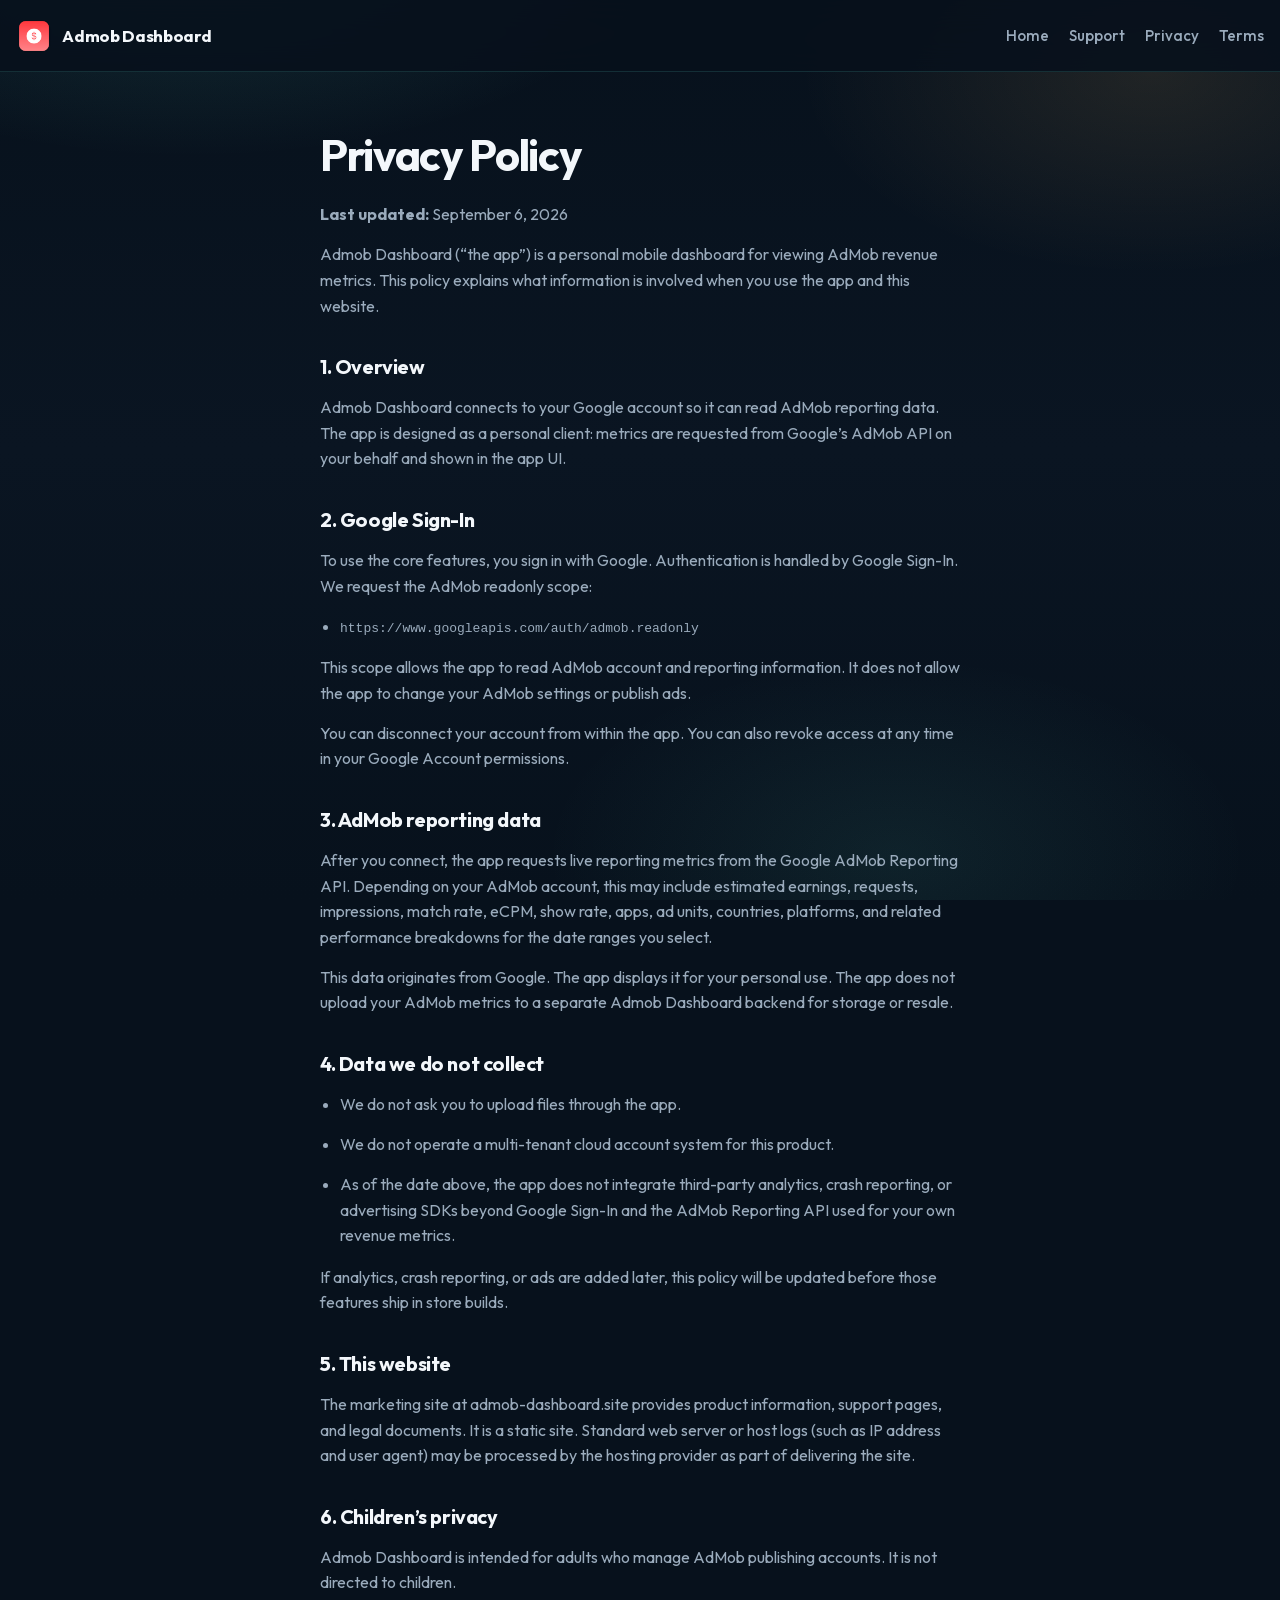
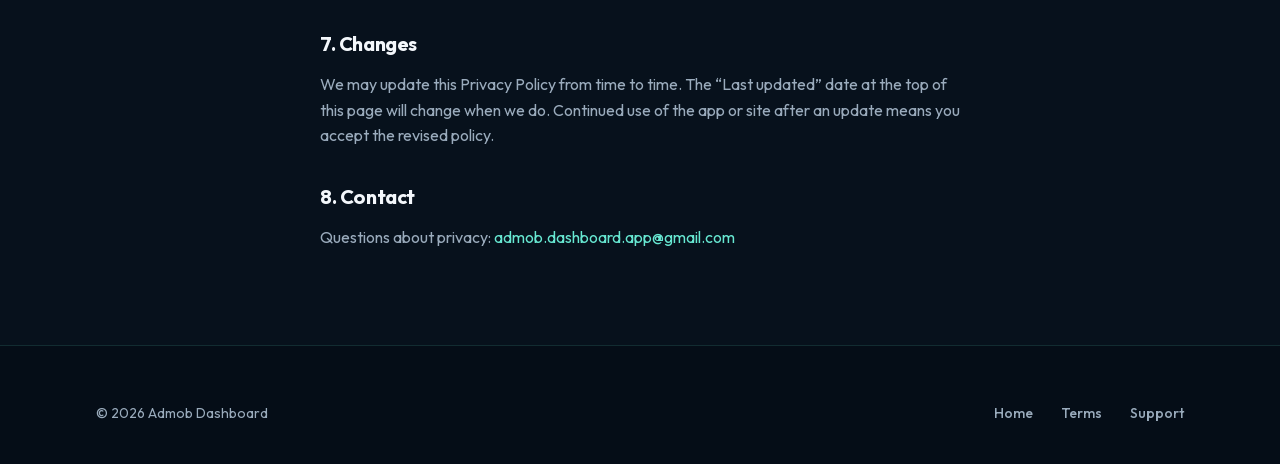
==== privacy/index.html @ a7eaab16 "init" ====
<!DOCTYPE html>
<html lang="en">

<head>
  <meta charset="UTF-8">
  <meta name="viewport" content="width=device-width, initial-scale=1.0">
  <title>Privacy Policy — Admob Dashboard</title>
  <meta name="description"
    content="Privacy Policy for Admob Dashboard: how Google Sign-In and AdMob Reporting API data are handled.">
  <link rel="canonical" href="https://admob-dashboard.site/privacy/">
  <link rel="alternate" type="text/markdown" href="https://admob-dashboard.site/privacy/index.md">
  <link rel="icon" type="image/png" href="/assets/images/favicon-32.png">
  <link rel="apple-touch-icon" href="/assets/images/apple-touch-icon.png">
  <meta name="theme-color" content="#07111C">
  <link rel="preload" href="/assets/fonts/outfit-latin.woff2" as="font" type="font/woff2" crossorigin>
  <link rel="stylesheet" href="/assets/css/style.css">
</head>

<body>
  <header class="site-header is-scrolled" id="site-header">
    <div class="container nav-row">
      <a href="/" class="brand">
        <img src="/assets/images/app-icon.png" alt="" width="36" height="36">
        <span class="brand-text">Admob Dashboard</span>
      </a>
      <button class="nav-toggle" type="button" aria-expanded="false" aria-controls="primary-nav"
        aria-label="Open menu">
        <span class="nav-toggle-bars" aria-hidden="true"></span>
      </button>
      <nav class="nav-links" id="primary-nav" aria-label="Primary">
        <a href="/">Home</a>
        <a href="/support/">Support</a>
        <a href="/privacy/">Privacy</a>
        <a href="/terms/">Terms</a>
      </nav>
    </div>
  </header>

  <main class="policy-page">
    <div class="container policy-content">
      <h1>Privacy Policy</h1>
      <p><strong>Last updated:</strong> September 6, 2026</p>

      <p>Admob Dashboard (“the app”) is a personal mobile dashboard for viewing AdMob revenue metrics. This policy
        explains what information is involved when you use the app and this website.</p>

      <h2>1. Overview</h2>
      <p>Admob Dashboard connects to your Google account so it can read AdMob reporting data. The app is designed as a
        personal client: metrics are requested from Google’s AdMob API on your behalf and shown in the app UI.</p>

      <h2>2. Google Sign-In</h2>
      <p>To use the core features, you sign in with Google. Authentication is handled by Google Sign-In. We request the
        AdMob readonly scope:</p>
      <ul>
        <li><code>https://www.googleapis.com/auth/admob.readonly</code></li>
      </ul>
      <p>This scope allows the app to read AdMob account and reporting information. It does not allow the app to change
        your AdMob settings or publish ads.</p>
      <p>You can disconnect your account from within the app. You can also revoke access at any time in your Google
        Account permissions.</p>

      <h2>3. AdMob reporting data</h2>
      <p>After you connect, the app requests live reporting metrics from the Google AdMob Reporting API. Depending on
        your AdMob account, this may include estimated earnings, requests, impressions, match rate, eCPM, show rate,
        apps, ad units, countries, platforms, and related performance breakdowns for the date ranges you select.</p>
      <p>This data originates from Google. The app displays it for your personal use. The app does not upload your
        AdMob metrics to a separate Admob Dashboard backend for storage or resale.</p>

      <h2>4. Data we do not collect</h2>
      <ul>
        <li>We do not ask you to upload files through the app.</li>
        <li>We do not operate a multi-tenant cloud account system for this product.</li>
        <li>As of the date above, the app does not integrate third-party analytics, crash reporting, or advertising SDKs
          beyond Google Sign-In and the AdMob Reporting API used for your own revenue metrics.</li>
      </ul>
      <p>If analytics, crash reporting, or ads are added later, this policy will be updated before those features ship
        in store builds.</p>

      <h2>5. This website</h2>
      <p>The marketing site at admob-dashboard.site provides product information, support pages, and legal documents. It
        is a static site. Standard web server or host logs (such as IP address and user agent) may be processed by the
        hosting provider as part of delivering the site.</p>

      <h2>6. Children’s privacy</h2>
      <p>Admob Dashboard is intended for adults who manage AdMob publishing accounts. It is not directed to children.</p>

      <h2>7. Changes</h2>
      <p>We may update this Privacy Policy from time to time. The “Last updated” date at the top of this page will
        change when we do. Continued use of the app or site after an update means you accept the revised policy.</p>

      <h2>8. Contact</h2>
      <p>Questions about privacy: <a href="mailto:admob.dashboard.app@gmail.com">admob.dashboard.app@gmail.com</a></p>
    </div>
  </main>

  <footer class="site-footer">
    <div class="container footer-bottom" style="border: 0; padding-top: 0;">
      <p>&copy; <span id="year"></span> Admob Dashboard</p>
      <nav class="footer-links" aria-label="Footer">
        <a href="/">Home</a>
        <a href="/terms/">Terms</a>
        <a href="/support/">Support</a>
      </nav>
    </div>
  </footer>
  <script>
    (() => {
      const header = document.getElementById('site-header');
      const year = document.getElementById('year');
      const toggle = document.querySelector('.nav-toggle');
      if (year) year.textContent = String(new Date().getFullYear());
      if (toggle && header) {
        toggle.addEventListener('click', () => {
          const open = !header.classList.contains('is-nav-open');
          header.classList.toggle('is-nav-open', open);
          toggle.setAttribute('aria-expanded', open ? 'true' : 'false');
          toggle.setAttribute('aria-label', open ? 'Close menu' : 'Open menu');
        });
      }
    })();
  </script>
</body>

</html>
---- assets/css/style.css ----
/* Outfit — latin-ext then latin (variable weight 400–800) */
@font-face {
  font-family: 'Outfit';
  font-style: normal;
  font-weight: 400 800;
  font-display: swap;
  src: url('../fonts/outfit-latin-ext.woff2') format('woff2');
  unicode-range: U+0100-02BA, U+02BD-02C5, U+02C7-02CC, U+02CE-02D7, U+02DD-02FF, U+0304, U+0308, U+0329, U+1D00-1DBF, U+1E00-1E9F, U+1EF2-1EFF, U+2020, U+20A0-20AB, U+20AD-20C0, U+2113, U+2C60-2C7F, U+A720-A7FF;
}

@font-face {
  font-family: 'Outfit';
  font-style: normal;
  font-weight: 400 800;
  font-display: swap;
  src: url('../fonts/outfit-latin.woff2') format('woff2');
  unicode-range: U+0000-00FF, U+0131, U+0152-0153, U+02BB-02BC, U+02C6, U+02DA, U+02DC, U+0304, U+0308, U+0329, U+2000-206F, U+20AC, U+2122, U+2191, U+2193, U+2212, U+2215, U+FEFF, U+FFFD;
}

:root {
  --bg: #07111c;
  --bg-elevated: #0c1624;
  --bg-soft: #101c2c;
  --surface: rgba(16, 28, 44, 0.72);
  --border: rgba(103, 232, 210, 0.14);
  --border-strong: rgba(103, 232, 210, 0.28);
  --text: #f3f7fb;
  --text-muted: #9aabbc;
  --teal: #67e8d2;
  --teal-deep: #3bbfad;
  --amber: #ffc66d;
  --coral: #ff6b5a;
  --font: 'Outfit', system-ui, -apple-system, sans-serif;
  --container: 1120px;
  --header-h: 72px;
  --radius: 1.25rem;
  --ease: cubic-bezier(0.22, 1, 0.36, 1);
}

*,
*::before,
*::after {
  box-sizing: border-box;
  margin: 0;
  padding: 0;
}

html {
  scroll-behavior: smooth;
}

body {
  font-family: var(--font);
  background: var(--bg);
  color: var(--text);
  line-height: 1.6;
  -webkit-font-smoothing: antialiased;
  overflow-x: hidden;
}

body::before {
  content: '';
  position: fixed;
  inset: 0;
  pointer-events: none;
  z-index: -1;
  background:
    radial-gradient(ellipse 70% 50% at 15% -10%, rgba(103, 232, 210, 0.16), transparent 55%),
    radial-gradient(ellipse 55% 45% at 90% 8%, rgba(255, 198, 109, 0.1), transparent 50%),
    radial-gradient(ellipse 50% 40% at 70% 95%, rgba(103, 232, 210, 0.08), transparent 55%),
    linear-gradient(180deg, #07111c 0%, #0a1522 50%, #07111c 100%);
}

a {
  color: inherit;
  text-decoration: none;
  transition: color 0.2s var(--ease), opacity 0.2s var(--ease);
}

img {
  max-width: 100%;
  display: block;
}

ul {
  list-style: none;
}

.container {
  width: min(92%, var(--container));
  max-width: 100%;
  margin-inline: auto;
  padding-inline: 1rem;
  box-sizing: border-box;
}

/* Header */
.site-header {
  position: fixed;
  top: 0;
  left: 0;
  right: 0;
  width: 100%;
  max-width: 100vw;
  height: var(--header-h);
  z-index: 50;
  display: block;
  backdrop-filter: blur(16px);
  background: rgba(7, 17, 28, 0.72);
  border-bottom: 1px solid transparent;
  transition: border-color 0.3s var(--ease), background 0.3s var(--ease);
  overflow: visible;
}

.site-header.is-scrolled {
  border-bottom-color: var(--border);
  background: rgba(7, 17, 28, 0.88);
}

.nav-row {
  display: flex;
  align-items: center;
  justify-content: space-between;
  gap: 0.75rem;
  width: 100%;
  max-width: 100%;
  min-width: 0;
  height: var(--header-h);
}

.brand {
  display: inline-flex;
  align-items: center;
  gap: 0.65rem;
  font-weight: 700;
  font-size: 1.05rem;
  letter-spacing: -0.02em;
  min-width: 0;
  flex: 0 1 auto;
}

.brand-text {
  white-space: nowrap;
  overflow: hidden;
  text-overflow: ellipsis;
}

.brand img {
  width: 36px;
  height: 36px;
  border-radius: 10px;
  flex-shrink: 0;
}

.nav-toggle {
  display: none;
  flex-shrink: 0;
  width: 44px;
  height: 44px;
  border: 1px solid var(--border);
  border-radius: 12px;
  background: rgba(16, 28, 44, 0.8);
  color: var(--text);
  cursor: pointer;
  align-items: center;
  justify-content: center;
  padding: 0;
}

.nav-toggle:hover,
.nav-toggle:focus-visible {
  border-color: var(--border-strong);
  outline: none;
}

.nav-toggle-bars {
  display: block;
  width: 18px;
  height: 2px;
  background: currentColor;
  position: relative;
  border-radius: 1px;
}

.nav-toggle-bars::before,
.nav-toggle-bars::after {
  content: '';
  position: absolute;
  left: 0;
  width: 18px;
  height: 2px;
  background: currentColor;
  border-radius: 1px;
}

.nav-toggle-bars::before {
  top: -6px;
}

.nav-toggle-bars::after {
  top: 6px;
}

.nav-links {
  display: flex;
  align-items: center;
  gap: 1.25rem;
  flex-shrink: 0;
}

.nav-links a {
  color: var(--text-muted);
  font-size: 0.95rem;
  font-weight: 500;
  white-space: nowrap;
}

.nav-links a:hover {
  color: var(--text);
}

/* Hero */
.hero {
  min-height: 100vh;
  min-height: 100dvh;
  display: flex;
  align-items: center;
  padding: calc(var(--header-h) + 2.5rem) 0 4rem;
  position: relative;
  overflow: hidden;
}

.hero-grid {
  display: grid;
  grid-template-columns: 1.05fr 0.95fr;
  gap: 3rem;
  align-items: center;
}

.hero-brand {
  display: inline-flex;
  align-items: center;
  gap: 0.85rem;
  margin-bottom: 1.35rem;
  opacity: 0;
  animation: rise 0.8s var(--ease) 0.05s forwards;
}

.hero-brand img {
  width: 64px;
  height: 64px;
  border-radius: 16px;
  box-shadow: 0 12px 40px rgba(255, 107, 90, 0.28);
}

.hero-brand span {
  font-size: clamp(1.35rem, 2.5vw, 1.75rem);
  font-weight: 800;
  letter-spacing: -0.03em;
}

.hero h1 {
  font-size: clamp(2.35rem, 5.2vw, 3.65rem);
  font-weight: 800;
  line-height: 1.08;
  letter-spacing: -0.035em;
  max-width: 14ch;
  margin-bottom: 1.1rem;
  opacity: 0;
  animation: rise 0.85s var(--ease) 0.15s forwards;
}

.hero-subtitle {
  color: var(--text-muted);
  font-size: clamp(1.05rem, 1.6vw, 1.2rem);
  max-width: 36ch;
  margin-bottom: 1.75rem;
  opacity: 0;
  animation: rise 0.85s var(--ease) 0.28s forwards;
}

.hero-cta {
  display: flex;
  flex-direction: column;
  align-items: flex-start;
  gap: 0.85rem;
  opacity: 0;
  animation: rise 0.85s var(--ease) 0.4s forwards;
}

.coming-soon {
  display: inline-flex;
  align-items: center;
  gap: 0.5rem;
  font-size: 0.8rem;
  font-weight: 600;
  letter-spacing: 0.08em;
  text-transform: uppercase;
  color: var(--amber);
}

.coming-soon::before {
  content: '';
  width: 0.45rem;
  height: 0.45rem;
  border-radius: 50%;
  background: var(--amber);
  box-shadow: 0 0 0 4px rgba(255, 198, 109, 0.18);
}

.store-row {
  display: flex;
  flex-wrap: wrap;
  align-items: center;
  gap: 0.75rem;
}

.store-badge {
  display: inline-block;
  opacity: 0.88;
  transition: opacity 0.2s var(--ease), transform 0.2s var(--ease);
}

.store-badge:hover {
  opacity: 1;
  transform: translateY(-2px);
}

.store-badge img {
  height: 48px;
  width: auto;
}

.hero-visual {
  position: relative;
  opacity: 0;
  animation: rise 1s var(--ease) 0.35s forwards;
}

.hero-visual::before {
  content: '';
  position: absolute;
  inset: 8% -8% -8% 8%;
  background:
    radial-gradient(circle at 30% 30%, rgba(103, 232, 210, 0.22), transparent 45%),
    radial-gradient(circle at 75% 65%, rgba(255, 198, 109, 0.16), transparent 40%);
  filter: blur(8px);
  z-index: 0;
}

.phone-stack {
  position: relative;
  z-index: 1;
  display: grid;
  grid-template-columns: 1fr 1fr;
  gap: 1rem;
  transform: rotate(-2deg);
}

.phone-frame {
  border-radius: 1.75rem;
  padding: 0.55rem;
  background: linear-gradient(160deg, rgba(103, 232, 210, 0.35), rgba(255, 198, 109, 0.12), rgba(16, 28, 44, 0.9));
  box-shadow: 0 24px 60px rgba(0, 0, 0, 0.45);
}

.phone-frame:nth-child(2) {
  margin-top: 2.5rem;
}

.phone-frame img {
  width: 100%;
  border-radius: 1.35rem;
  background: var(--bg-elevated);
  aspect-ratio: 390 / 844;
  object-fit: cover;
}

/* Sections */
.section {
  padding: 6rem 0;
}

.section-head {
  max-width: 40rem;
  margin-bottom: 2.5rem;
}

.section-head h2 {
  font-size: clamp(1.75rem, 3.2vw, 2.4rem);
  font-weight: 760;
  letter-spacing: -0.03em;
  line-height: 1.15;
  margin-bottom: 0.75rem;
}

.section-head p {
  color: var(--text-muted);
  font-size: 1.05rem;
}

/* Screenshots */
.shot-grid {
  display: grid;
  grid-template-columns: repeat(4, 1fr);
  gap: 1.1rem;
}

.shot-card {
  border-radius: 1.5rem;
  padding: 0.45rem;
  background: var(--surface);
  border: 1px solid var(--border);
  transition: transform 0.45s var(--ease), border-color 0.3s var(--ease);
}

.shot-card:hover {
  transform: translateY(-6px);
  border-color: var(--border-strong);
}

.shot-card img {
  width: 100%;
  border-radius: 1.15rem;
  aspect-ratio: 390 / 844;
  object-fit: cover;
  background: var(--bg-elevated);
}

.shot-label {
  text-align: center;
  font-size: 0.8rem;
  color: var(--text-muted);
  margin-top: 0.65rem;
  padding-bottom: 0.35rem;
  font-weight: 500;
}

/* Features — list layout, not card-heavy */
.feature-list {
  display: grid;
  gap: 0;
  border-top: 1px solid var(--border);
}

.feature-row {
  display: grid;
  grid-template-columns: minmax(10rem, 0.4fr) 1fr;
  gap: 1.5rem;
  padding: 1.6rem 0;
  border-bottom: 1px solid var(--border);
}

.feature-row h3 {
  font-size: 1.15rem;
  font-weight: 650;
  letter-spacing: -0.02em;
  color: var(--teal);
}

.feature-row p {
  color: var(--text-muted);
  margin: 0;
  max-width: 48ch;
}

/* How it works */
.steps {
  display: grid;
  grid-template-columns: repeat(3, 1fr);
  gap: 1.5rem;
  counter-reset: step;
}

.step {
  position: relative;
  padding: 1.5rem 0 0;
  counter-increment: step;
}

.step::before {
  content: counter(step, decimal-leading-zero);
  display: block;
  font-size: 0.85rem;
  font-weight: 700;
  letter-spacing: 0.08em;
  color: var(--amber);
  margin-bottom: 0.85rem;
}

.step h3 {
  font-size: 1.2rem;
  margin-bottom: 0.55rem;
  letter-spacing: -0.02em;
}

.step p {
  color: var(--text-muted);
  font-size: 0.98rem;
}

/* Reveal on scroll */
.reveal {
  opacity: 0;
  transform: translateY(18px);
  transition: opacity 0.7s var(--ease), transform 0.7s var(--ease);
}

.reveal.is-visible {
  opacity: 1;
  transform: none;
}

/* Footer */
.site-footer {
  border-top: 1px solid var(--border);
  padding: 3.5rem 0 2.5rem;
  background: rgba(5, 12, 20, 0.55);
}

.footer-top {
  display: flex;
  flex-wrap: wrap;
  justify-content: space-between;
  gap: 2rem;
  margin-bottom: 2.5rem;
}

.footer-brand {
  display: flex;
  flex-direction: column;
  gap: 0.75rem;
  max-width: 22rem;
}

.footer-brand .brand {
  margin-bottom: 0.25rem;
}

.footer-brand p {
  color: var(--text-muted);
  font-size: 0.95rem;
}

.footer-links {
  display: flex;
  flex-wrap: wrap;
  gap: 1.25rem 1.75rem;
}

.footer-links a {
  color: var(--text-muted);
  font-weight: 500;
}

.footer-links a:hover {
  color: var(--teal);
}

.footer-bottom {
  display: flex;
  flex-wrap: wrap;
  justify-content: space-between;
  align-items: center;
  gap: 1rem;
  padding-top: 1.5rem;
  border-top: 1px solid var(--border);
  color: var(--text-muted);
  font-size: 0.875rem;
}

.footer-bottom .store-badge img {
  height: 36px;
}

/* Policy / support pages */
.policy-page {
  padding: calc(var(--header-h) + 3rem) 0 5rem;
}

.policy-content {
  max-width: 42rem;
}

.policy-content h1 {
  font-size: clamp(2rem, 4vw, 2.75rem);
  letter-spacing: -0.03em;
  margin-bottom: 0.75rem;
}

.policy-content h2 {
  font-size: 1.25rem;
  margin: 2rem 0 0.75rem;
  letter-spacing: -0.02em;
}

.policy-content p,
.policy-content li {
  color: var(--text-muted);
  margin-bottom: 0.9rem;
}

.policy-content ul {
  list-style: disc;
  padding-left: 1.25rem;
  margin-bottom: 1rem;
}

.policy-content a:not(.btn) {
  color: var(--teal);
}

.policy-content a:not(.btn):hover {
  color: var(--amber);
}

.support-grid {
  display: grid;
  grid-template-columns: repeat(2, 1fr);
  gap: 1.25rem;
  margin-top: 2rem;
}

.support-block {
  padding: 1.5rem 0;
  border-top: 1px solid var(--border);
}

.support-block h3 {
  margin-bottom: 0.5rem;
}

.support-block p {
  color: var(--text-muted);
  margin-bottom: 1rem;
}

.btn {
  display: inline-flex;
  align-items: center;
  justify-content: center;
  padding: 0.7rem 1.15rem;
  border-radius: 999px;
  font-weight: 600;
  font-size: 0.95rem;
  line-height: 1.2;
  border: 1px solid var(--border-strong);
  color: var(--text);
  background: transparent;
  transition: background 0.2s var(--ease), border-color 0.2s var(--ease), color 0.2s var(--ease);
}

.btn:hover {
  background: rgba(103, 232, 210, 0.1);
  border-color: var(--teal);
  color: var(--text);
}

.policy-content a.btn,
.policy-content a.btn:hover {
  color: var(--text);
}

.btn-primary,
.policy-content a.btn-primary {
  background: var(--teal);
  color: #06201c;
  border-color: var(--teal);
}

.btn-primary:hover,
.policy-content a.btn-primary:hover {
  background: #7ff0dc;
  border-color: #7ff0dc;
  color: #06201c;
}

.faq-list {
  margin-top: 2.5rem;
  border-top: 1px solid var(--border);
}

.faq-item {
  padding: 1.35rem 0;
  border-bottom: 1px solid var(--border);
}

.faq-item h3 {
  font-size: 1.05rem;
  margin-bottom: 0.45rem;
}

.faq-item p {
  color: var(--text-muted);
  margin: 0;
}

@keyframes rise {
  from {
    opacity: 0;
    transform: translateY(22px);
  }
  to {
    opacity: 1;
    transform: none;
  }
}

@media (prefers-reduced-motion: reduce) {
  *,
  *::before,
  *::after {
    animation: none !important;
    transition: none !important;
  }

  .hero-brand,
  .hero h1,
  .hero-subtitle,
  .hero-cta,
  .hero-visual,
  .reveal {
    opacity: 1;
    transform: none;
  }
}

@media (max-width: 960px) {
  .hero-grid {
    grid-template-columns: 1fr;
    gap: 2.5rem;
  }

  .hero {
    min-height: auto;
    padding: calc(var(--header-h) + 1.5rem) 0 3rem;
  }

  .hero h1 {
    max-width: none;
  }

  .phone-stack {
    max-width: min(420px, 100%);
    margin-inline: auto;
    transform: none;
  }

  .shot-grid {
    grid-template-columns: repeat(2, 1fr);
  }

  .feature-row {
    grid-template-columns: 1fr;
    gap: 0.4rem;
  }

  .steps {
    grid-template-columns: 1fr;
  }

  .support-grid {
    grid-template-columns: 1fr;
  }

  .section {
    padding: 4rem 0;
  }
}

@media (max-width: 860px) {
  .nav-toggle {
    display: inline-flex;
  }

  .nav-links {
    display: none;
    position: absolute;
    top: calc(var(--header-h) - 1px);
    left: 0;
    right: 0;
    flex-direction: column;
    align-items: stretch;
    gap: 0;
    padding: 0.75rem 1rem 1rem;
    background: rgba(7, 17, 28, 0.96);
    border-bottom: 1px solid var(--border);
    backdrop-filter: blur(16px);
  }

  .site-header.is-nav-open .nav-links {
    display: flex;
  }

  .nav-links a {
    padding: 0.85rem 0.5rem;
    border-bottom: 1px solid var(--border);
    white-space: normal;
  }

  .nav-links a:last-child {
    border-bottom: 0;
  }
}

@media (max-width: 640px) {
  :root {
    --header-h: 64px;
  }

  .container {
    width: min(100%, var(--container));
    padding-inline: 1rem;
  }

  .brand {
    font-size: 0.95rem;
    gap: 0.5rem;
  }

  .brand img {
    width: 32px;
    height: 32px;
  }

  .hero-brand img {
    width: 52px;
    height: 52px;
    border-radius: 14px;
  }

  .hero-subtitle {
    max-width: none;
  }

  .store-badge img {
    height: 42px;
  }

  .shot-grid {
    grid-template-columns: 1fr 1fr;
    gap: 0.75rem;
  }

  .phone-frame:nth-child(2) {
    margin-top: 1.25rem;
  }

  .footer-top {
    flex-direction: column;
    gap: 1.5rem;
  }

  .footer-bottom {
    flex-direction: column;
    align-items: flex-start;
  }

  .footer-bottom .store-row {
    width: 100%;
  }

  .policy-page {
    padding: calc(var(--header-h) + 2rem) 0 3.5rem;
  }
}

@media (max-width: 420px) {
  .shot-grid {
    grid-template-columns: 1fr;
    max-width: 280px;
    margin-inline: auto;
  }

  .store-row {
    width: 100%;
  }

  .store-badge {
    flex: 1 1 auto;
  }

  .store-badge img {
    height: 40px;
    width: auto;
    max-width: 100%;
  }
}
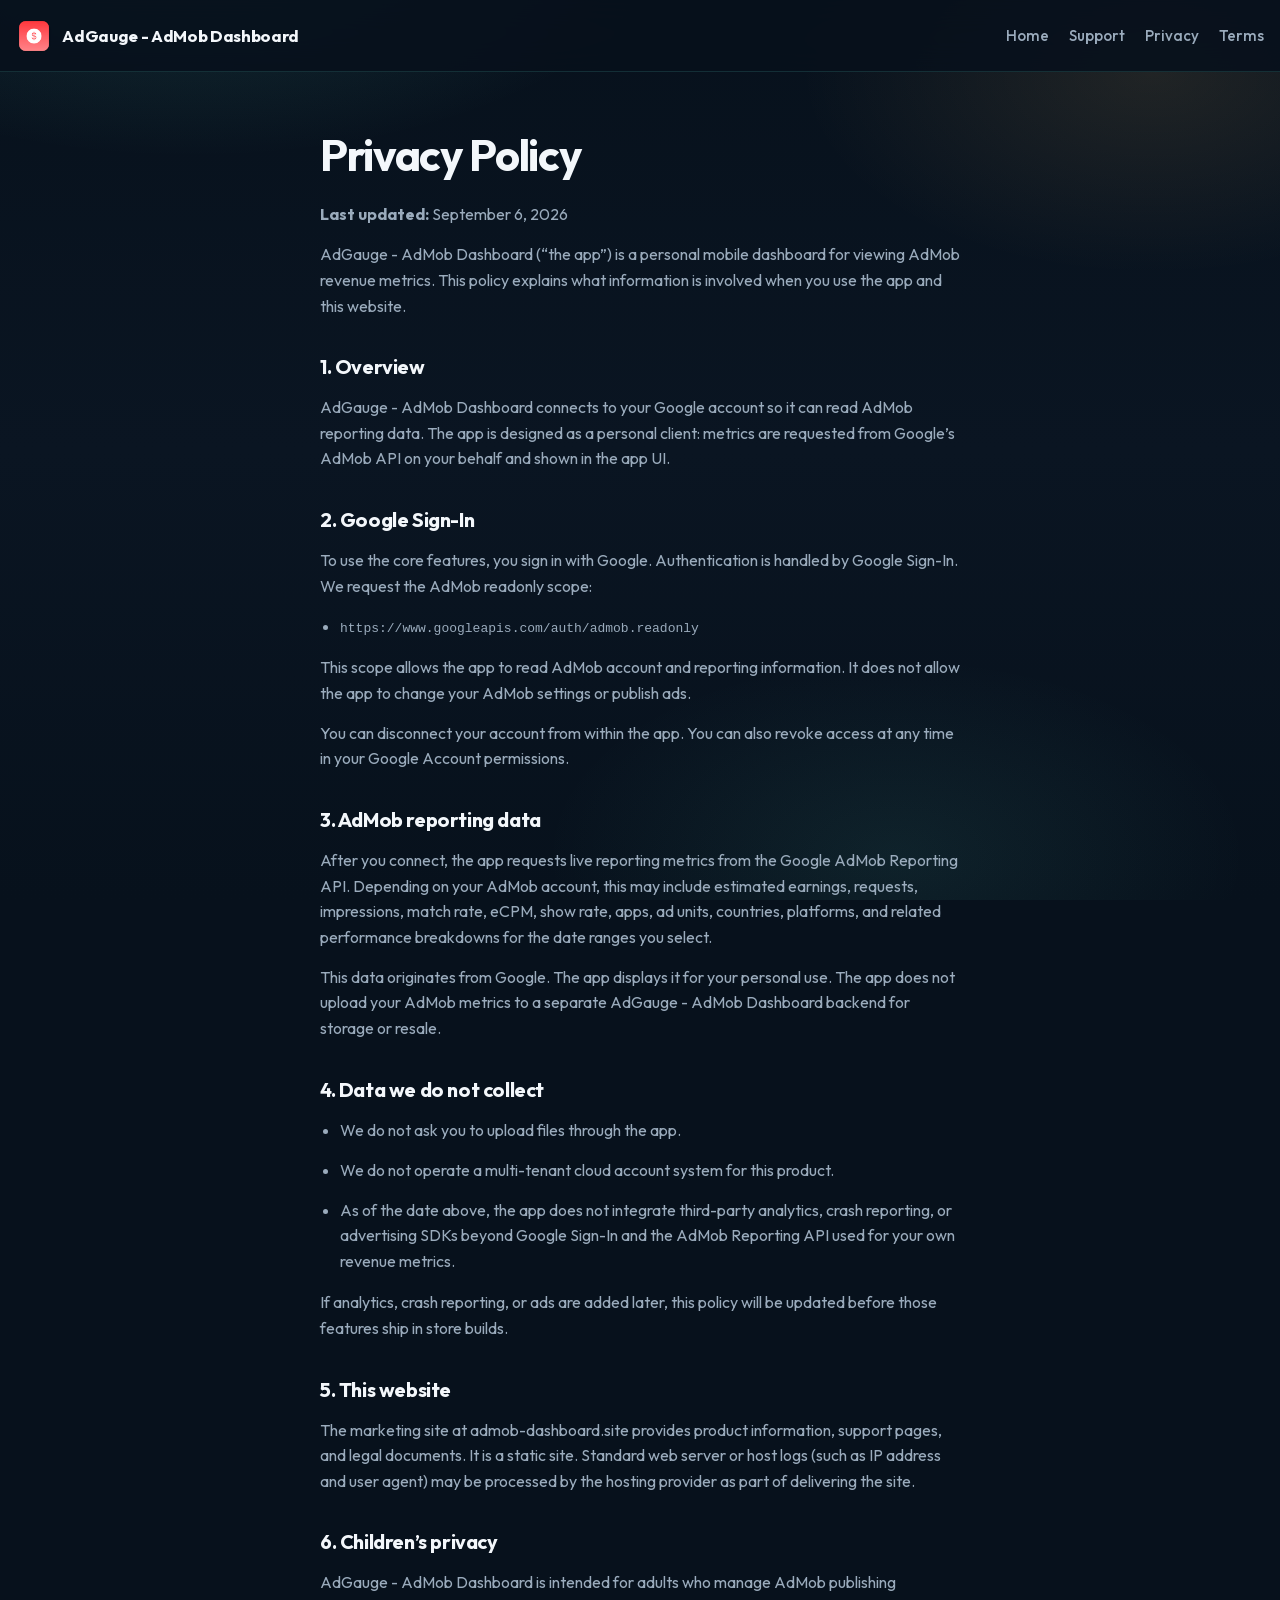
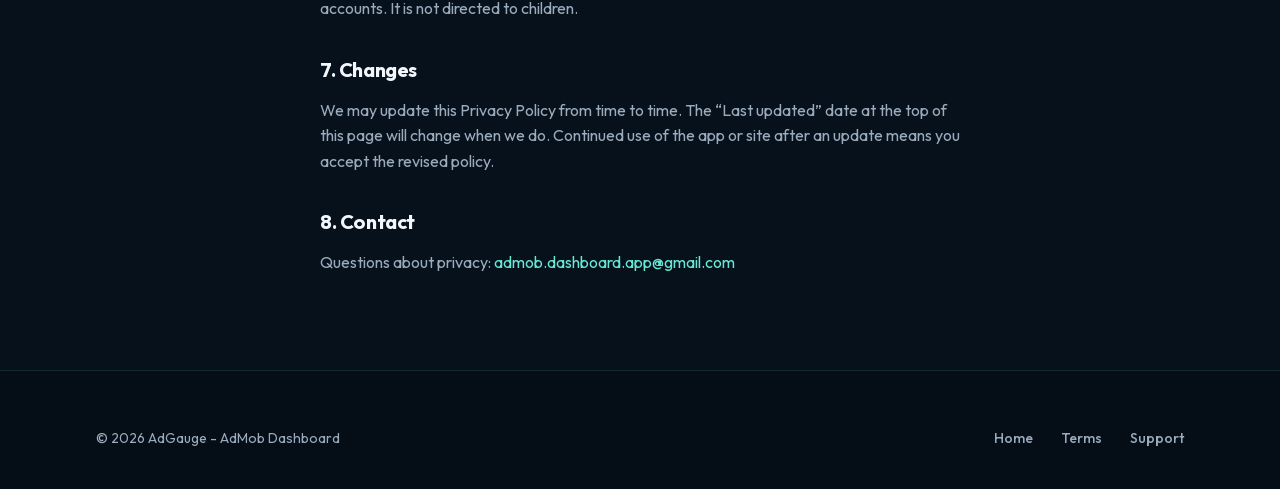
==== commit d3b2f588: "Update branding from "Admob Dashboard" to "AdGauge - AdMob Dashboard" across all files" ====
--- a/privacy/index.html
+++ b/privacy/index.html
@@ -4,9 +4,9 @@
 <head>
   <meta charset="UTF-8">
   <meta name="viewport" content="width=device-width, initial-scale=1.0">
-  <title>Privacy Policy — Admob Dashboard</title>
+  <title>Privacy Policy — AdGauge - AdMob Dashboard</title>
   <meta name="description"
-    content="Privacy Policy for Admob Dashboard: how Google Sign-In and AdMob Reporting API data are handled.">
+    content="Privacy Policy for AdGauge - AdMob Dashboard: how Google Sign-In and AdMob Reporting API data are handled.">
   <link rel="canonical" href="https://admob-dashboard.site/privacy/">
   <link rel="alternate" type="text/markdown" href="https://admob-dashboard.site/privacy/index.md">
   <link rel="icon" type="image/png" href="/assets/images/favicon-32.png">
@@ -21,7 +21,7 @@
     <div class="container nav-row">
       <a href="/" class="brand">
         <img src="/assets/images/app-icon.png" alt="" width="36" height="36">
-        <span class="brand-text">Admob Dashboard</span>
+        <span class="brand-text">AdGauge - AdMob Dashboard</span>
       </a>
       <button class="nav-toggle" type="button" aria-expanded="false" aria-controls="primary-nav"
         aria-label="Open menu">
@@ -41,11 +41,11 @@
       <h1>Privacy Policy</h1>
       <p><strong>Last updated:</strong> September 6, 2026</p>
 
-      <p>Admob Dashboard (“the app”) is a personal mobile dashboard for viewing AdMob revenue metrics. This policy
+      <p>AdGauge - AdMob Dashboard (“the app”) is a personal mobile dashboard for viewing AdMob revenue metrics. This policy
         explains what information is involved when you use the app and this website.</p>
 
       <h2>1. Overview</h2>
-      <p>Admob Dashboard connects to your Google account so it can read AdMob reporting data. The app is designed as a
+      <p>AdGauge - AdMob Dashboard connects to your Google account so it can read AdMob reporting data. The app is designed as a
         personal client: metrics are requested from Google’s AdMob API on your behalf and shown in the app UI.</p>
 
       <h2>2. Google Sign-In</h2>
@@ -64,7 +64,7 @@
         your AdMob account, this may include estimated earnings, requests, impressions, match rate, eCPM, show rate,
         apps, ad units, countries, platforms, and related performance breakdowns for the date ranges you select.</p>
       <p>This data originates from Google. The app displays it for your personal use. The app does not upload your
-        AdMob metrics to a separate Admob Dashboard backend for storage or resale.</p>
+        AdMob metrics to a separate AdGauge - AdMob Dashboard backend for storage or resale.</p>
 
       <h2>4. Data we do not collect</h2>
       <ul>
@@ -82,7 +82,7 @@
         hosting provider as part of delivering the site.</p>
 
       <h2>6. Children’s privacy</h2>
-      <p>Admob Dashboard is intended for adults who manage AdMob publishing accounts. It is not directed to children.</p>
+      <p>AdGauge - AdMob Dashboard is intended for adults who manage AdMob publishing accounts. It is not directed to children.</p>
 
       <h2>7. Changes</h2>
       <p>We may update this Privacy Policy from time to time. The “Last updated” date at the top of this page will
@@ -95,7 +95,7 @@
 
   <footer class="site-footer">
     <div class="container footer-bottom" style="border: 0; padding-top: 0;">
-      <p>&copy; <span id="year"></span> Admob Dashboard</p>
+      <p>&copy; <span id="year"></span> AdGauge - AdMob Dashboard</p>
       <nav class="footer-links" aria-label="Footer">
         <a href="/">Home</a>
         <a href="/terms/">Terms</a>
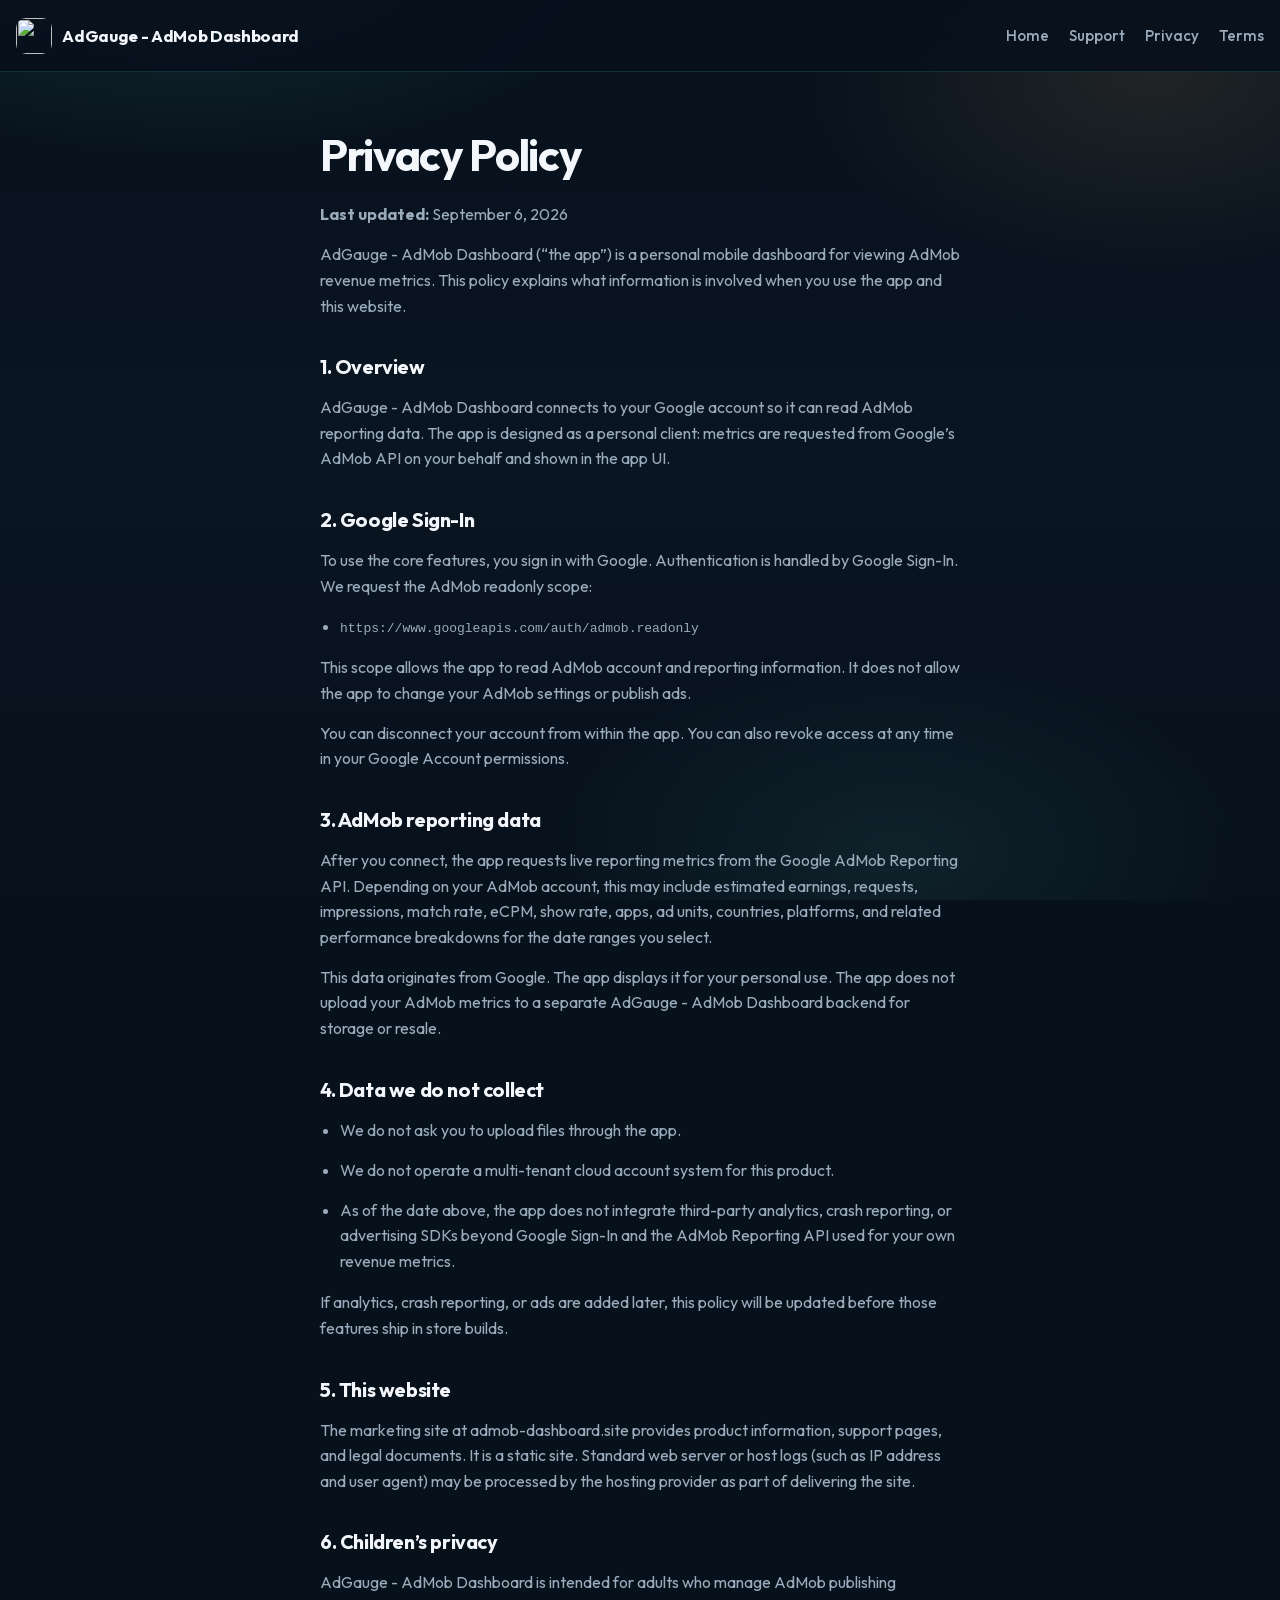
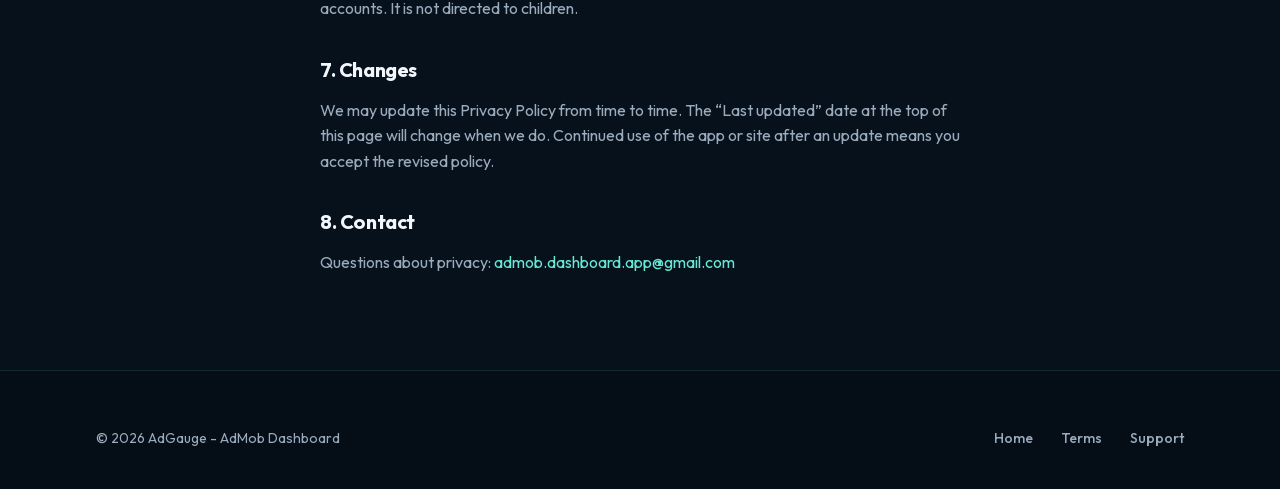
==== commit 0f7346d7: "Update app icon" ====
--- a/privacy/index.html
+++ b/privacy/index.html
@@ -20,7 +20,7 @@
   <header class="site-header is-scrolled" id="site-header">
     <div class="container nav-row">
       <a href="/" class="brand">
-        <img src="/assets/images/app-icon.png" alt="" width="36" height="36">
+        <img src="/assets/images/app-icon-ver2.svg" alt="" width="36" height="36">
         <span class="brand-text">AdGauge - AdMob Dashboard</span>
       </a>
       <button class="nav-toggle" type="button" aria-expanded="false" aria-controls="primary-nav"
--- a/assets/css/style.css
+++ b/assets/css/style.css
@@ -348,7 +348,7 @@
   z-index: 0;
 }
 
-.phone-stack {
+.shot-stack {
   position: relative;
   z-index: 1;
   display: grid;
@@ -357,23 +357,23 @@
   transform: rotate(-2deg);
 }
 
-.phone-frame {
-  border-radius: 1.75rem;
-  padding: 0.55rem;
-  background: linear-gradient(160deg, rgba(103, 232, 210, 0.35), rgba(255, 198, 109, 0.12), rgba(16, 28, 44, 0.9));
+.shot-media {
+  border-radius: 1.25rem;
+  overflow: hidden;
   box-shadow: 0 24px 60px rgba(0, 0, 0, 0.45);
 }
 
-.phone-frame:nth-child(2) {
+.shot-media:nth-child(2) {
   margin-top: 2.5rem;
 }
 
-.phone-frame img {
+.shot-media img {
+  display: block;
   width: 100%;
-  border-radius: 1.35rem;
+  height: auto;
+  aspect-ratio: 1284 / 2778;
+  object-fit: contain;
   background: var(--bg-elevated);
-  aspect-ratio: 390 / 844;
-  object-fit: cover;
 }
 
 /* Sections */
@@ -420,10 +420,12 @@
 }
 
 .shot-card img {
+  display: block;
   width: 100%;
+  height: auto;
   border-radius: 1.15rem;
-  aspect-ratio: 390 / 844;
-  object-fit: cover;
+  aspect-ratio: 1284 / 2778;
+  object-fit: contain;
   background: var(--bg-elevated);
 }
 
@@ -740,7 +742,7 @@
     max-width: none;
   }
 
-  .phone-stack {
+  .shot-stack {
     max-width: min(420px, 100%);
     margin-inline: auto;
     transform: none;
@@ -842,7 +844,7 @@
     gap: 0.75rem;
   }
 
-  .phone-frame:nth-child(2) {
+  .shot-media:nth-child(2) {
     margin-top: 1.25rem;
   }
 
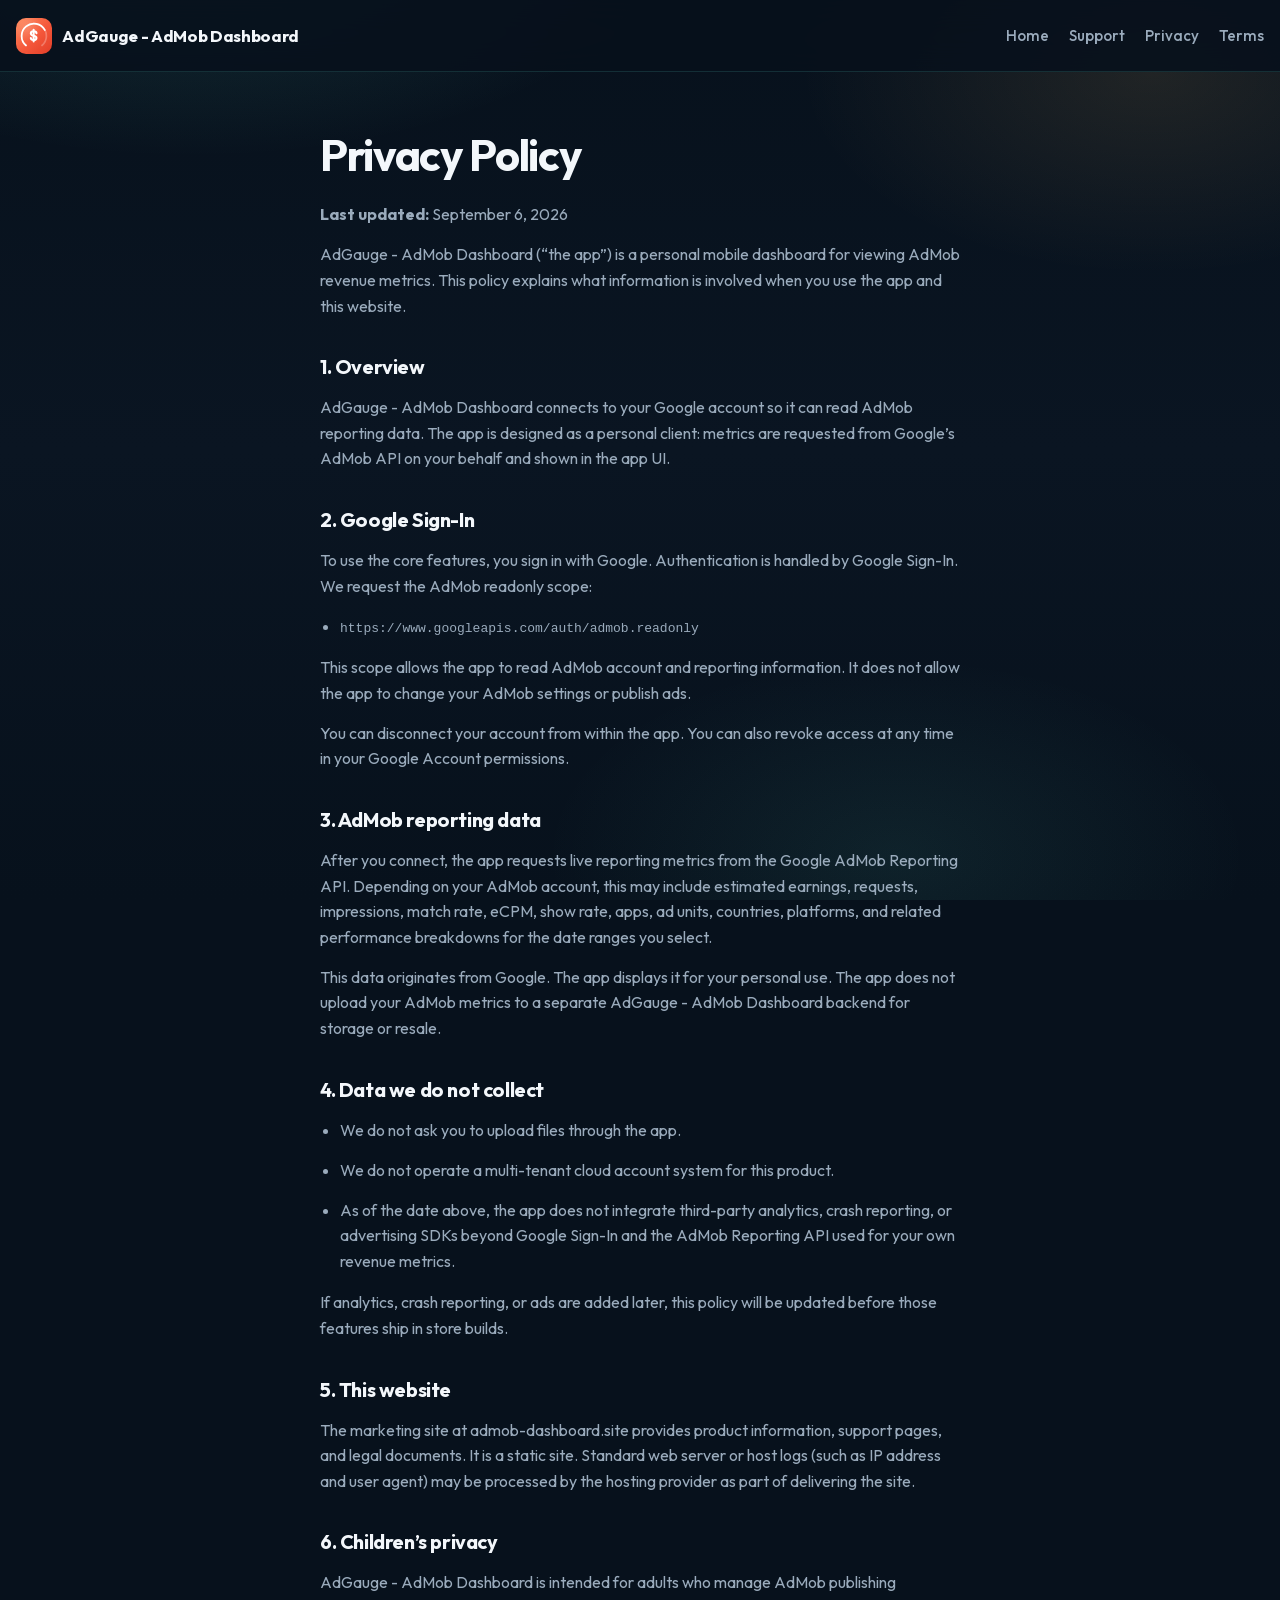
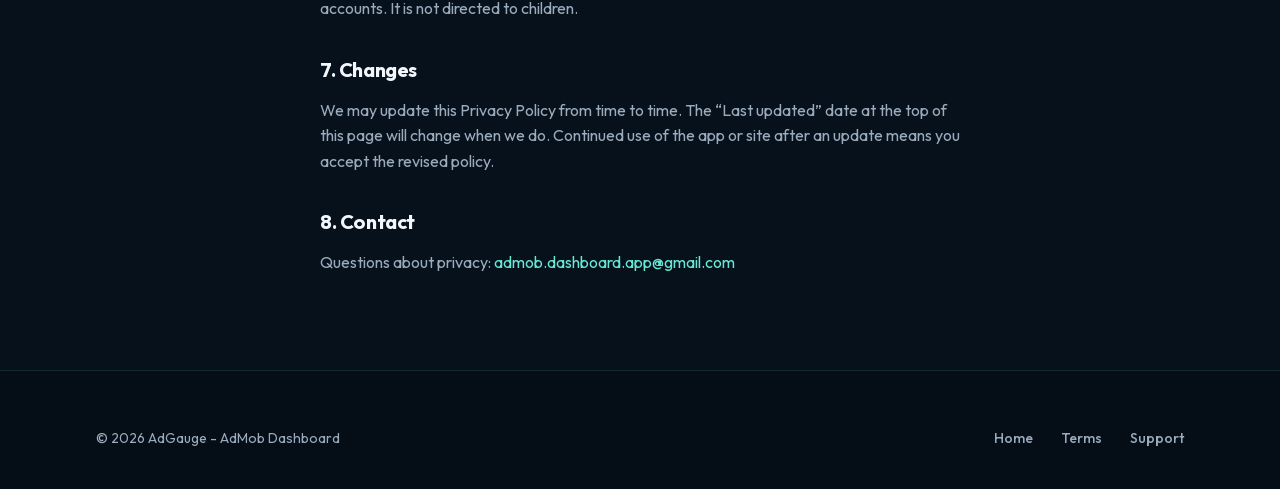
==== commit 505d5317: "Fix unstyled download banner caused by stale cached CSS GitHub Pages serves assets with max-age=600," ====
--- a/privacy/index.html
+++ b/privacy/index.html
@@ -13,7 +13,7 @@
   <link rel="apple-touch-icon" href="/assets/images/apple-touch-icon.png">
   <meta name="theme-color" content="#07111C">
   <link rel="preload" href="/assets/fonts/outfit-latin.woff2" as="font" type="font/woff2" crossorigin>
-  <link rel="stylesheet" href="/assets/css/style.css">
+  <link rel="stylesheet" href="/assets/css/style.css?v=aa62b2af">
 </head>
 
 <body>
--- a/assets/css/style.css
+++ b/assets/css/style.css
@@ -402,7 +402,7 @@
 /* Screenshots */
 .shot-grid {
   display: grid;
-  grid-template-columns: repeat(4, 1fr);
+  grid-template-columns: repeat(5, 1fr);
   gap: 1.1rem;
 }
 
@@ -573,6 +573,148 @@
 
 .footer-bottom .store-badge img {
   height: 36px;
+}
+
+/* Download section */
+.download {
+  padding-top: 1rem;
+}
+
+.download-card {
+  display: grid;
+  grid-template-columns: auto 1fr auto;
+  align-items: center;
+  gap: 1.75rem;
+  padding: 2.25rem 2.5rem;
+  border-radius: calc(var(--radius) * 1.4);
+  border: 1px solid var(--border-strong);
+  background:
+    radial-gradient(circle at 0% 0%, rgba(103, 232, 210, 0.14), transparent 55%),
+    radial-gradient(circle at 100% 100%, rgba(255, 198, 109, 0.1), transparent 50%),
+    var(--surface);
+}
+
+.download-icon {
+  width: 72px;
+  height: 72px;
+  border-radius: 18px;
+  box-shadow: 0 12px 40px rgba(255, 107, 90, 0.28);
+}
+
+.download-copy h2 {
+  font-size: clamp(1.5rem, 2.8vw, 2rem);
+  font-weight: 760;
+  letter-spacing: -0.03em;
+  line-height: 1.15;
+  margin-bottom: 0.5rem;
+}
+
+.download-copy p {
+  color: var(--text-muted);
+  max-width: 40ch;
+}
+
+/* Floating download banner */
+.download-banner {
+  position: fixed;
+  left: 50%;
+  bottom: calc(1rem + env(safe-area-inset-bottom));
+  z-index: 40;
+  width: min(640px, calc(100% - 2rem));
+  display: grid;
+  grid-template-columns: auto 1fr auto auto;
+  grid-template-areas: 'icon copy badges close';
+  align-items: center;
+  gap: 0.85rem;
+  padding: 0.7rem 0.75rem 0.7rem 0.9rem;
+  border: 1px solid var(--border-strong);
+  border-radius: var(--radius);
+  background: rgba(12, 22, 36, 0.88);
+  backdrop-filter: blur(16px);
+  box-shadow: 0 20px 50px rgba(0, 0, 0, 0.5);
+  opacity: 0;
+  visibility: hidden;
+  transform: translate(-50%, 140%);
+  transition:
+    opacity 0.4s var(--ease),
+    transform 0.5s var(--ease),
+    visibility 0s linear 0.5s;
+}
+
+.download-banner.is-visible {
+  opacity: 1;
+  visibility: visible;
+  transform: translate(-50%, 0);
+  transition-delay: 0s;
+}
+
+.download-banner-icon {
+  grid-area: icon;
+  width: 44px;
+  height: 44px;
+  border-radius: 12px;
+}
+
+.download-banner-copy {
+  grid-area: copy;
+  display: flex;
+  flex-direction: column;
+  min-width: 0;
+  line-height: 1.25;
+}
+
+.download-banner-copy strong {
+  font-size: 1rem;
+  font-weight: 700;
+  letter-spacing: -0.02em;
+}
+
+.download-banner-copy span {
+  color: var(--text-muted);
+  font-size: 0.82rem;
+}
+
+.download-banner .store-row {
+  grid-area: badges;
+  flex-wrap: nowrap;
+  gap: 0.5rem;
+}
+
+.download-banner .store-badge {
+  flex: 0 0 auto;
+}
+
+.download-banner .store-badge img {
+  height: 40px;
+}
+
+.download-banner-close {
+  grid-area: close;
+  display: inline-flex;
+  align-items: center;
+  justify-content: center;
+  width: 32px;
+  height: 32px;
+  padding: 0;
+  border: 1px solid var(--border);
+  border-radius: 50%;
+  background: transparent;
+  color: var(--text-muted);
+  cursor: pointer;
+  transition: color 0.2s var(--ease), border-color 0.2s var(--ease);
+}
+
+.download-banner-close:hover,
+.download-banner-close:focus-visible {
+  color: var(--text);
+  border-color: var(--border-strong);
+  outline: none;
+}
+
+.download-banner-close:focus-visible,
+.download-banner .store-badge:focus-visible {
+  outline: 2px solid var(--teal);
+  outline-offset: 2px;
 }
 
 /* Policy / support pages */
@@ -752,6 +894,12 @@
     grid-template-columns: repeat(2, 1fr);
   }
 
+  .shot-card:last-child:nth-child(odd) {
+    grid-column: 1 / -1;
+    width: calc(50% - 0.55rem);
+    justify-self: center;
+  }
+
   .feature-row {
     grid-template-columns: 1fr;
     gap: 0.4rem;
@@ -759,6 +907,14 @@
 
   .steps {
     grid-template-columns: 1fr;
+  }
+
+  .download-card {
+    grid-template-columns: 1fr;
+    justify-items: center;
+    gap: 1.25rem;
+    padding: 2rem 1.5rem;
+    text-align: center;
   }
 
   .support-grid {
@@ -844,6 +1000,10 @@
     gap: 0.75rem;
   }
 
+  .shot-card:last-child:nth-child(odd) {
+    width: calc(50% - 0.375rem);
+  }
+
   .shot-media:nth-child(2) {
     margin-top: 1.25rem;
   }
@@ -860,6 +1020,21 @@
 
   .footer-bottom .store-row {
     width: 100%;
+  }
+
+  .download-banner {
+    width: calc(100% - 1.5rem);
+    bottom: calc(0.75rem + env(safe-area-inset-bottom));
+    grid-template-columns: auto 1fr auto;
+    grid-template-areas:
+      'icon copy close'
+      'badges badges badges';
+    gap: 0.6rem 0.75rem;
+    padding: 0.75rem;
+  }
+
+  .download-banner .store-row {
+    justify-content: center;
   }
 
   .policy-page {
@@ -874,6 +1049,12 @@
     margin-inline: auto;
   }
 
+  .shot-card:last-child:nth-child(odd) {
+    grid-column: auto;
+    width: 100%;
+    justify-self: stretch;
+  }
+
   .store-row {
     width: 100%;
   }
